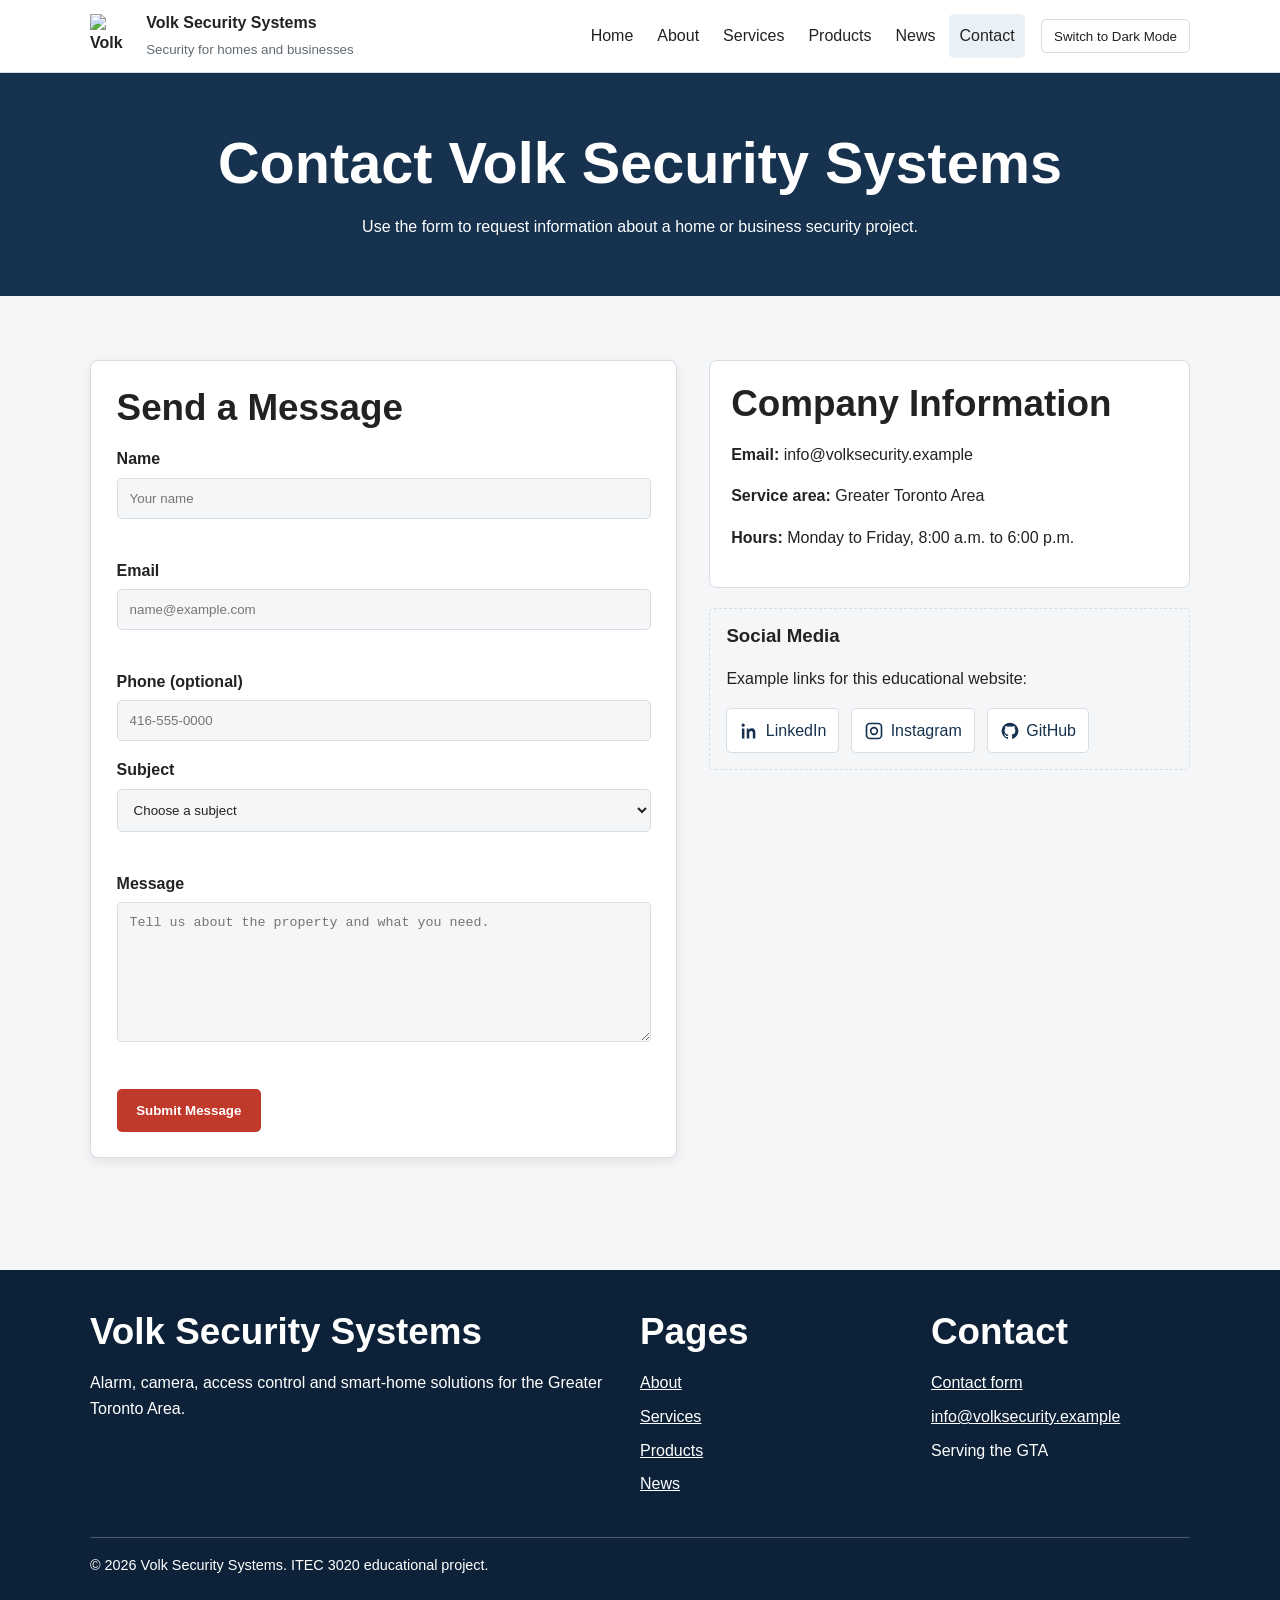
==== contact.html @ eb0a05cb "add all other site pages made prev" ====
<!DOCTYPE html>
<html lang="en" data-theme="light">
<head>
  <meta charset="UTF-8">
  <meta name="viewport" content="width=device-width, initial-scale=1.0">
  <meta name="description" content="Contact Volk Security Systems for information about alarm, camera and access-control services.">
  <title>Volk Security Systems | Contact</title>
  <link rel="icon" href="assets/favicon.svg" type="image/svg+xml">
  <script>
    document.documentElement.setAttribute("data-theme", localStorage.getItem("theme") || "light");
  </script>
  <link rel="stylesheet" href="css/style.css">
  <style>
    .contact-note {
      padding: 1rem;
      border: 1px dashed var(--border);
      border-radius: 5px;
    }
  </style>
</head>
<body>
  <div id="header-placeholder"></div>

  <main>
    <section class="page-banner">
      <div class="container">
        <h1>Contact Volk Security Systems</h1>
        <p>Use the form to request information about a home or business security project.</p>
      </div>
    </section>

    <section class="section">
      <div class="container contact-layout">
        <form id="contact-form" class="contact-form" novalidate>
          <h2>Send a Message</h2>

          <div class="form-group">
            <label for="name">Name</label>
            <input id="name" name="name" type="text" placeholder="Your name">
            <p id="name-error" class="error-message"></p>
          </div>

          <div class="form-group">
            <label for="email">Email</label>
            <input id="email" name="email" type="email" placeholder="name@example.com">
            <p id="email-error" class="error-message"></p>
          </div>

          <div class="form-group">
            <label for="phone">Phone (optional)</label>
            <input id="phone" name="phone" type="tel" placeholder="416-555-0000">
          </div>

          <div class="form-group">
            <label for="subject">Subject</label>
            <select id="subject" name="subject">
              <option value="">Choose a subject</option>
              <option value="Alarm System">Alarm System</option>
              <option value="Camera System">Camera System</option>
              <option value="Access Control">Access Control</option>
              <option value="Smart Home">Smart Home</option>
              <option value="Service Request">Service Request</option>
            </select>
            <p id="subject-error" class="error-message"></p>
          </div>

          <div class="form-group">
            <label for="message">Message</label>
            <textarea id="message" name="message" placeholder="Tell us about the property and what you need."></textarea>
            <p id="message-error" class="error-message"></p>
          </div>

          <button class="button button-primary" type="submit">Submit Message</button>
        </form>

        <aside>
          <div class="info-box">
            <h2>Company Information</h2>
            <p><strong>Email:</strong> info@volksecurity.example</p>
            <p><strong>Service area:</strong> Greater Toronto Area</p>
            <p><strong>Hours:</strong> Monday to Friday, 8:00 a.m. to 6:00 p.m.</p>
          </div>

          <div class="contact-note" style="margin-top: 1.25rem;">
            <h3>Social Media</h3>
            <p>Example links for this educational website:</p>
            <div class="social-links">
              <a class="social-link" href="https://www.linkedin.com" target="_blank" rel="noopener">
                <svg viewBox="0 0 24 24" aria-hidden="true"><path fill="currentColor" d="M5 3a2 2 0 1 1 0 4 2 2 0 0 1 0-4ZM3.5 9H6.5V21H3.5V9Zm5 0h2.9v1.6h.1c.4-.8 1.5-2 3.6-2 3.8 0 4.5 2.5 4.5 5.8V21h-3v-5.8c0-1.4 0-3.2-2-3.2s-2.3 1.5-2.3 3.1V21h-3V9Z"/></svg>
                LinkedIn
              </a>
              <a class="social-link" href="https://www.instagram.com" target="_blank" rel="noopener">
                <svg viewBox="0 0 24 24" aria-hidden="true"><path fill="none" stroke="currentColor" stroke-width="2" d="M7 3h10a4 4 0 0 1 4 4v10a4 4 0 0 1-4 4H7a4 4 0 0 1-4-4V7a4 4 0 0 1 4-4Zm5 5a4 4 0 1 0 0 8 4 4 0 0 0 0-8Zm5.5-1.5h.01"/></svg>
                Instagram
              </a>
              <a class="social-link" href="https://github.com" target="_blank" rel="noopener">
                <svg viewBox="0 0 24 24" aria-hidden="true"><path fill="currentColor" d="M12 2a10 10 0 0 0-3.2 19.5c.5.1.7-.2.7-.5v-1.9c-2.8.6-3.4-1.2-3.4-1.2-.5-1.1-1.1-1.4-1.1-1.4-.9-.6.1-.6.1-.6 1 0 1.5 1 1.5 1 .9 1.5 2.3 1.1 2.9.8.1-.6.3-1.1.6-1.3-2.2-.3-4.6-1.1-4.6-5A3.9 3.9 0 0 1 6.5 8.7c-.1-.3-.5-1.3.1-2.7 0 0 .8-.3 2.8 1a9.5 9.5 0 0 1 5.1 0c2-1.3 2.8-1 2.8-1 .6 1.4.2 2.4.1 2.7a3.9 3.9 0 0 1 1 2.7c0 3.9-2.4 4.7-4.6 5 .4.3.7 1 .7 2V21c0 .3.2.6.7.5A10 10 0 0 0 12 2Z"/></svg>
                GitHub
              </a>
            </div>
          </div>
        </aside>
      </div>
    </section>
  </main>

  <div id="footer-placeholder"></div>
  <script src="js/theme.js"></script>
  <script src="js/components.js"></script>
  <script src="js/validate.js"></script>
  <script src="js/main.js"></script>
</body>
</html>
---- css/style.css ----
/* Volk Security Systems - main stylesheet */

:root {
  --navy: #16324f;
  --navy-dark: #0d2238;
  --red: #c0392b;
  --red-dark: #992d22;
  --light-blue: #e9f1f7;
  --background: #f5f6f8;
  --card: #ffffff;
  --text: #222222;
  --muted: #606b75;
  --border: #d7dde3;
  --shadow: 0 4px 12px rgba(0, 0, 0, 0.08);
  --max-width: 1100px;
}

html[data-theme="dark"],
body[data-theme="dark"] {
  --background: #121a22;
  --card: #1c2732;
  --text: #f2f2f2;
  --muted: #c3cbd2;
  --border: #3b4a58;
  --light-blue: #1a3044;
  --shadow: 0 4px 12px rgba(0, 0, 0, 0.25);
}

* {
  box-sizing: border-box;
}

html {
  scroll-behavior: smooth;
}

body {
  margin: 0;
  background: var(--background);
  color: var(--text);
  font-family: Arial, Helvetica, sans-serif;
  line-height: 1.6;
}

img,
svg {
  max-width: 100%;
}

a {
  color: var(--navy);
}

html[data-theme="dark"] a,
body[data-theme="dark"] a {
  color: #9dc8eb;
}

h1,
h2,
h3 {
  line-height: 1.2;
}

h1 {
  font-size: clamp(2rem, 5vw, 3.6rem);
  margin: 0 0 1rem;
}

h2 {
  font-size: clamp(1.6rem, 3vw, 2.3rem);
  margin: 0 0 1rem;
}

h3 {
  margin-top: 0;
}

p {
  margin-top: 0;
}

.container {
  width: min(92%, var(--max-width));
  margin: 0 auto;
}

.section {
  padding: 4rem 0;
}

.section-light {
  background: var(--light-blue);
}

.page-banner {
  padding: 3.5rem 0;
  background: var(--navy);
  color: white;
  text-align: center;
}

.page-banner h1,
.page-banner p {
  color: white;
}

.page-banner p {
  max-width: 720px;
  margin: 0 auto;
}

.section-title {
  max-width: 720px;
  margin-bottom: 2rem;
}

.section-title.center {
  margin-left: auto;
  margin-right: auto;
  text-align: center;
}

.muted {
  color: var(--muted);
}

/* Header */
.site-header {
  position: sticky;
  top: 0;
  z-index: 100;
  background: var(--card);
  border-bottom: 1px solid var(--border);
}

.navbar {
  min-height: 72px;
  display: flex;
  align-items: center;
  justify-content: space-between;
  gap: 1rem;
}

.brand {
  display: flex;
  align-items: center;
  gap: 0.7rem;
  color: var(--text);
  font-weight: bold;
  text-decoration: none;
}

.brand img {
  width: 45px;
  height: 45px;
}

.brand-text span {
  display: block;
}

.brand-text small {
  color: var(--muted);
  font-weight: normal;
}

.nav-area {
  display: flex;
  align-items: center;
  gap: 1rem;
}

.nav-links {
  display: flex;
  gap: 0.2rem;
  margin: 0;
  padding: 0;
  list-style: none;
}

.nav-links a {
  display: block;
  padding: 0.55rem 0.65rem;
  color: var(--text);
  text-decoration: none;
  border-radius: 5px;
}

.nav-links a:hover,
.nav-links a.active {
  background: var(--light-blue);
}

.theme-toggle,
.menu-toggle {
  border: 1px solid var(--border);
  background: var(--card);
  color: var(--text);
  border-radius: 5px;
  padding: 0.55rem 0.75rem;
  cursor: pointer;
}

.menu-toggle {
  display: none;
}

/* Buttons */
.button-row {
  display: flex;
  flex-wrap: wrap;
  gap: 0.8rem;
  margin-top: 1.5rem;
}

.button {
  display: inline-block;
  padding: 0.75rem 1.1rem;
  border: 2px solid transparent;
  border-radius: 5px;
  font-weight: bold;
  text-decoration: none;
  cursor: pointer;
}

.button-primary {
  background: var(--red);
  color: white;
}

.button-primary:hover {
  background: var(--red-dark);
}

.button-secondary {
  border-color: var(--navy);
  color: var(--navy);
  background: transparent;
}

html[data-theme="dark"] .button-secondary,
body[data-theme="dark"] .button-secondary {
  border-color: #9dc8eb;
  color: #9dc8eb;
}

/* Home page */
.hero {
  padding: 4.5rem 0;
  background: var(--card);
}

.hero-grid,
.two-column {
  display: grid;
  grid-template-columns: 1.1fr 0.9fr;
  gap: 3rem;
  align-items: center;
}

.hero-image {
  padding: 1.5rem;
  background: var(--light-blue);
  border-radius: 10px;
}

.small-label {
  color: var(--red);
  font-weight: bold;
  text-transform: uppercase;
  letter-spacing: 0.08em;
  font-size: 0.8rem;
}

/* Reusable cards and grids */
.card-grid {
  display: grid;
  grid-template-columns: repeat(3, 1fr);
  gap: 1.4rem;
}

.card-grid.two {
  grid-template-columns: repeat(2, 1fr);
}

.card {
  background: var(--card);
  border: 1px solid var(--border);
  border-radius: 8px;
  padding: 1.4rem;
  box-shadow: var(--shadow);
}

.card img {
  width: 100%;
  height: 180px;
  object-fit: contain;
  background: var(--light-blue);
  border-radius: 6px;
  margin-bottom: 1rem;
}

.card .category,
.post-category {
  display: inline-block;
  margin-bottom: 0.7rem;
  padding: 0.25rem 0.55rem;
  border-radius: 4px;
  background: var(--light-blue);
  color: var(--navy);
  font-size: 0.82rem;
  font-weight: bold;
}

html[data-theme="dark"] .card .category,
html[data-theme="dark"] .post-category {
  color: #cfe7fa;
}

.simple-list {
  padding-left: 1.25rem;
}

.simple-list li {
  margin-bottom: 0.65rem;
}

.info-box {
  padding: 1.3rem;
  background: var(--card);
  border: 1px solid var(--border);
  border-radius: 8px;
}

.cta {
  padding: 2rem;
  background: var(--navy);
  color: white;
  border-radius: 8px;
  display: flex;
  justify-content: space-between;
  align-items: center;
  gap: 1.5rem;
}

.cta h2,
.cta p {
  color: white;
}

.cta p {
  margin-bottom: 0;
}

/* Filter */
.filter-box {
  margin-bottom: 2rem;
}

.filter-box label {
  display: block;
  margin-bottom: 0.45rem;
  font-weight: bold;
}

.filter-box input {
  width: min(100%, 500px);
  padding: 0.75rem;
  border: 1px solid var(--border);
  border-radius: 5px;
  background: var(--card);
  color: var(--text);
}

.no-results {
  display: none;
  padding: 1rem;
  background: var(--card);
  border: 1px solid var(--border);
  border-radius: 5px;
}

/* Blog */
.post-list {
  display: grid;
  gap: 1.4rem;
}

.post-card {
  padding: 1.5rem;
  background: var(--card);
  border: 1px solid var(--border);
  border-radius: 8px;
  box-shadow: var(--shadow);
}

.post-card h2 {
  font-size: 1.55rem;
}

.post-meta {
  color: var(--muted);
  font-size: 0.9rem;
}

.latest-badge {
  display: inline-block;
  margin-left: 0.5rem;
  padding: 0.25rem 0.55rem;
  background: var(--red);
  color: white;
  border-radius: 4px;
  font-size: 0.8rem;
  font-weight: bold;
}

.post-content {
  display: none;
  padding-top: 0.6rem;
  border-top: 1px solid var(--border);
}

.post-content.show {
  display: block;
}

.read-more {
  border: 0;
  padding: 0;
  background: none;
  color: var(--red);
  font-weight: bold;
  cursor: pointer;
}

/* Contact form */
.contact-layout {
  display: grid;
  grid-template-columns: 1.1fr 0.9fr;
  gap: 2rem;
  align-items: start;
}

.contact-form {
  background: var(--card);
  padding: 1.6rem;
  border: 1px solid var(--border);
  border-radius: 8px;
  box-shadow: var(--shadow);
}

.form-group {
  margin-bottom: 1rem;
}

.form-group label {
  display: block;
  margin-bottom: 0.35rem;
  font-weight: bold;
}

.form-group input,
.form-group select,
.form-group textarea {
  width: 100%;
  padding: 0.75rem;
  border: 1px solid var(--border);
  border-radius: 5px;
  background: var(--background);
  color: var(--text);
}

.form-group textarea {
  min-height: 140px;
  resize: vertical;
}

.error-message {
  min-height: 1.2rem;
  margin: 0.25rem 0 0;
  color: var(--red);
  font-size: 0.88rem;
}

.invalid {
  border-color: var(--red) !important;
}

.success-message {
  padding: 2rem;
  background: var(--card);
  border: 1px solid var(--border);
  border-radius: 8px;
  text-align: center;
}

.social-links {
  display: flex;
  flex-wrap: wrap;
  gap: 0.75rem;
  margin-top: 1rem;
}

.social-link {
  display: inline-flex;
  align-items: center;
  gap: 0.4rem;
  padding: 0.55rem 0.75rem;
  border: 1px solid var(--border);
  border-radius: 5px;
  background: var(--card);
  text-decoration: none;
}

.social-link svg {
  width: 20px;
  height: 20px;
}

/* Footer */
.site-footer {
  margin-top: 3rem;
  padding: 2.5rem 0 1rem;
  background: var(--navy-dark);
  color: white;
}

.footer-grid {
  display: grid;
  grid-template-columns: 2fr 1fr 1fr;
  gap: 2rem;
}

.site-footer a,
.site-footer h2,
.site-footer p {
  color: white;
}

.footer-links {
  margin: 0;
  padding: 0;
  list-style: none;
}

.footer-links li {
  margin-bottom: 0.5rem;
}

.footer-bottom {
  margin-top: 2rem;
  padding-top: 1rem;
  border-top: 1px solid rgba(255, 255, 255, 0.25);
  font-size: 0.9rem;
}

[hidden] {
  display: none !important;
}

@media (max-width: 850px) {
  .menu-toggle {
    display: block;
  }

  .nav-area {
    display: none;
    position: absolute;
    top: 72px;
    left: 0;
    right: 0;
    padding: 1rem 4%;
    background: var(--card);
    border-bottom: 1px solid var(--border);
  }

  .nav-area.open {
    display: block;
  }

  .nav-links {
    display: block;
  }

  .nav-links a {
    padding: 0.75rem;
  }

  .theme-toggle {
    margin-top: 0.6rem;
  }

  .hero-grid,
  .two-column,
  .contact-layout {
    grid-template-columns: 1fr;
  }

  .card-grid,
  .card-grid.two,
  .footer-grid {
    grid-template-columns: 1fr;
  }

  .cta {
    display: block;
  }

  .cta .button {
    margin-top: 1rem;
  }
}

@media (max-width: 520px) {
  .section {
    padding: 3rem 0;
  }

  .brand-text small {
    display: none;
  }

  .button-row {
    display: grid;
  }

  .button {
    text-align: center;
  }
}
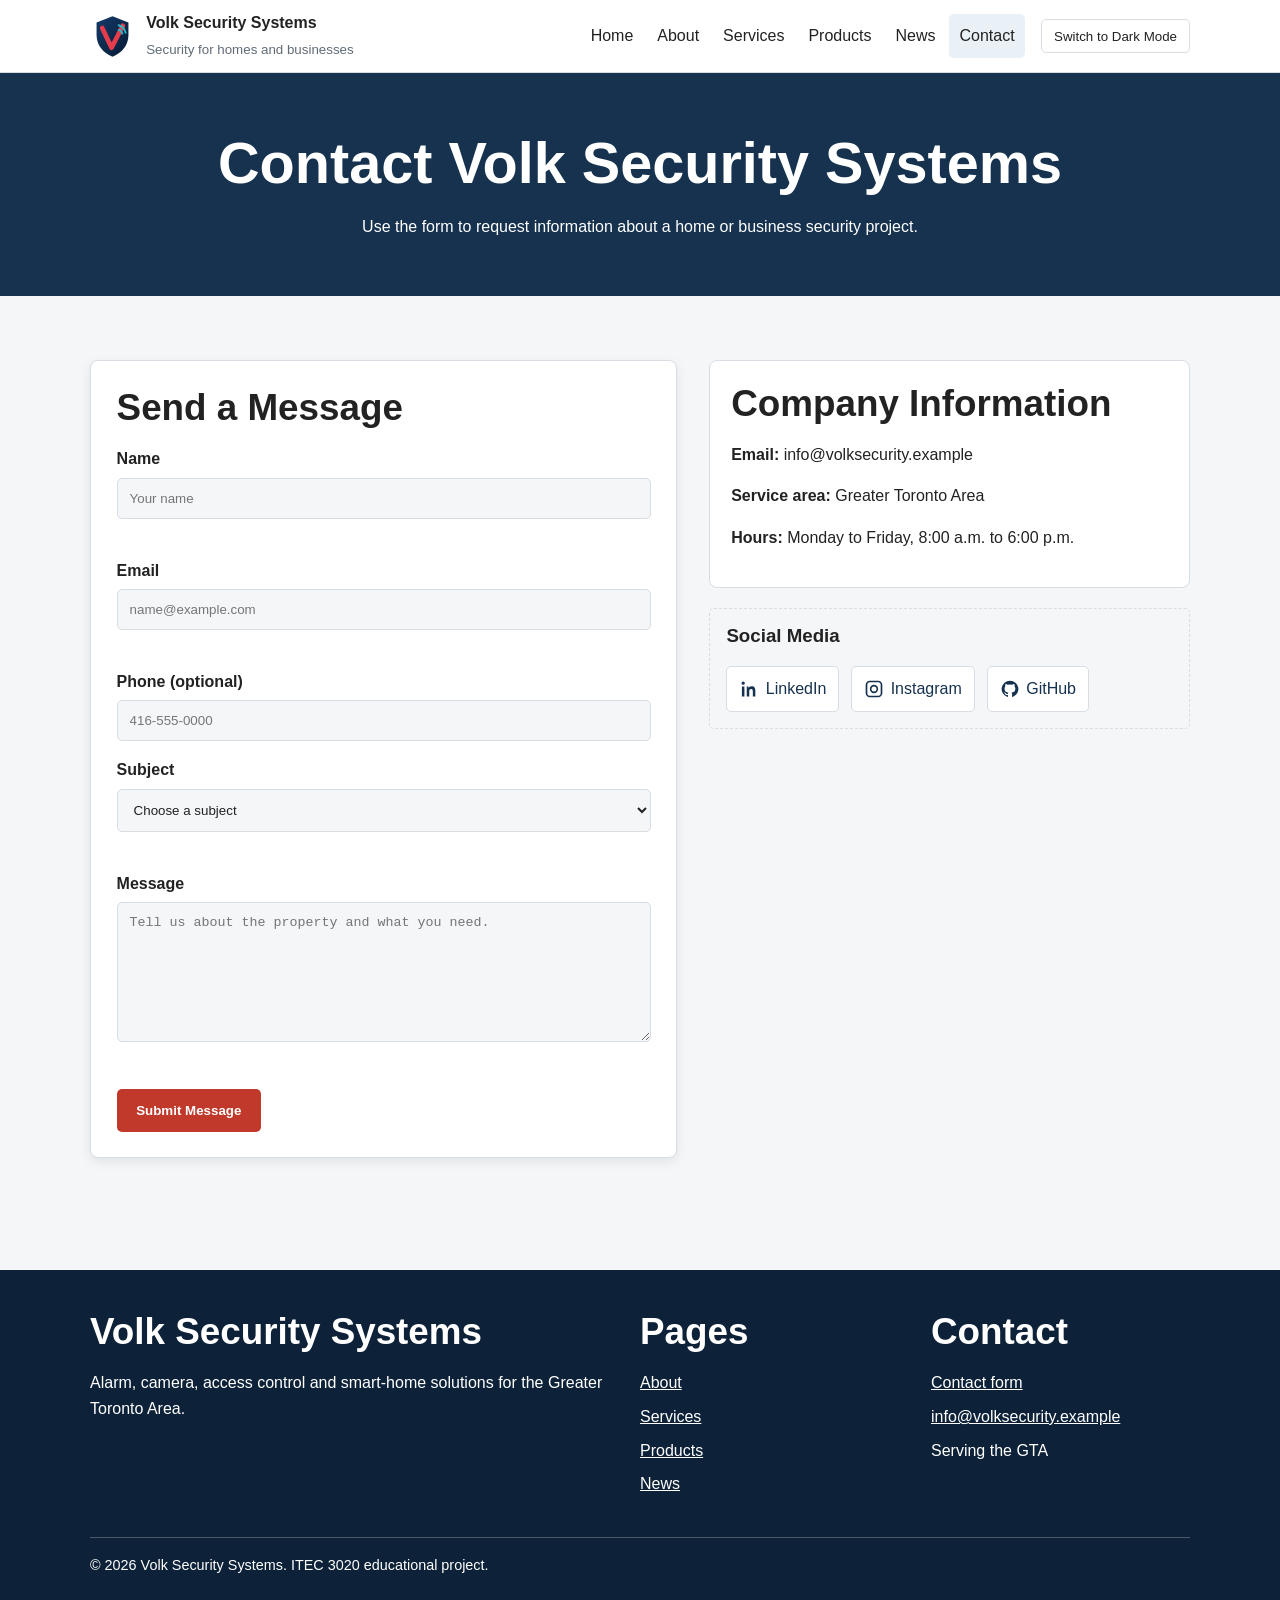
==== commit dbc17798: "Update contact.html" ====
--- a/contact.html
+++ b/contact.html
@@ -83,7 +83,6 @@
 
           <div class="contact-note" style="margin-top: 1.25rem;">
             <h3>Social Media</h3>
-            <p>Example links for this educational website:</p>
             <div class="social-links">
               <a class="social-link" href="https://www.linkedin.com" target="_blank" rel="noopener">
                 <svg viewBox="0 0 24 24" aria-hidden="true"><path fill="currentColor" d="M5 3a2 2 0 1 1 0 4 2 2 0 0 1 0-4ZM3.5 9H6.5V21H3.5V9Zm5 0h2.9v1.6h.1c.4-.8 1.5-2 3.6-2 3.8 0 4.5 2.5 4.5 5.8V21h-3v-5.8c0-1.4 0-3.2-2-3.2s-2.3 1.5-2.3 3.1V21h-3V9Z"/></svg>
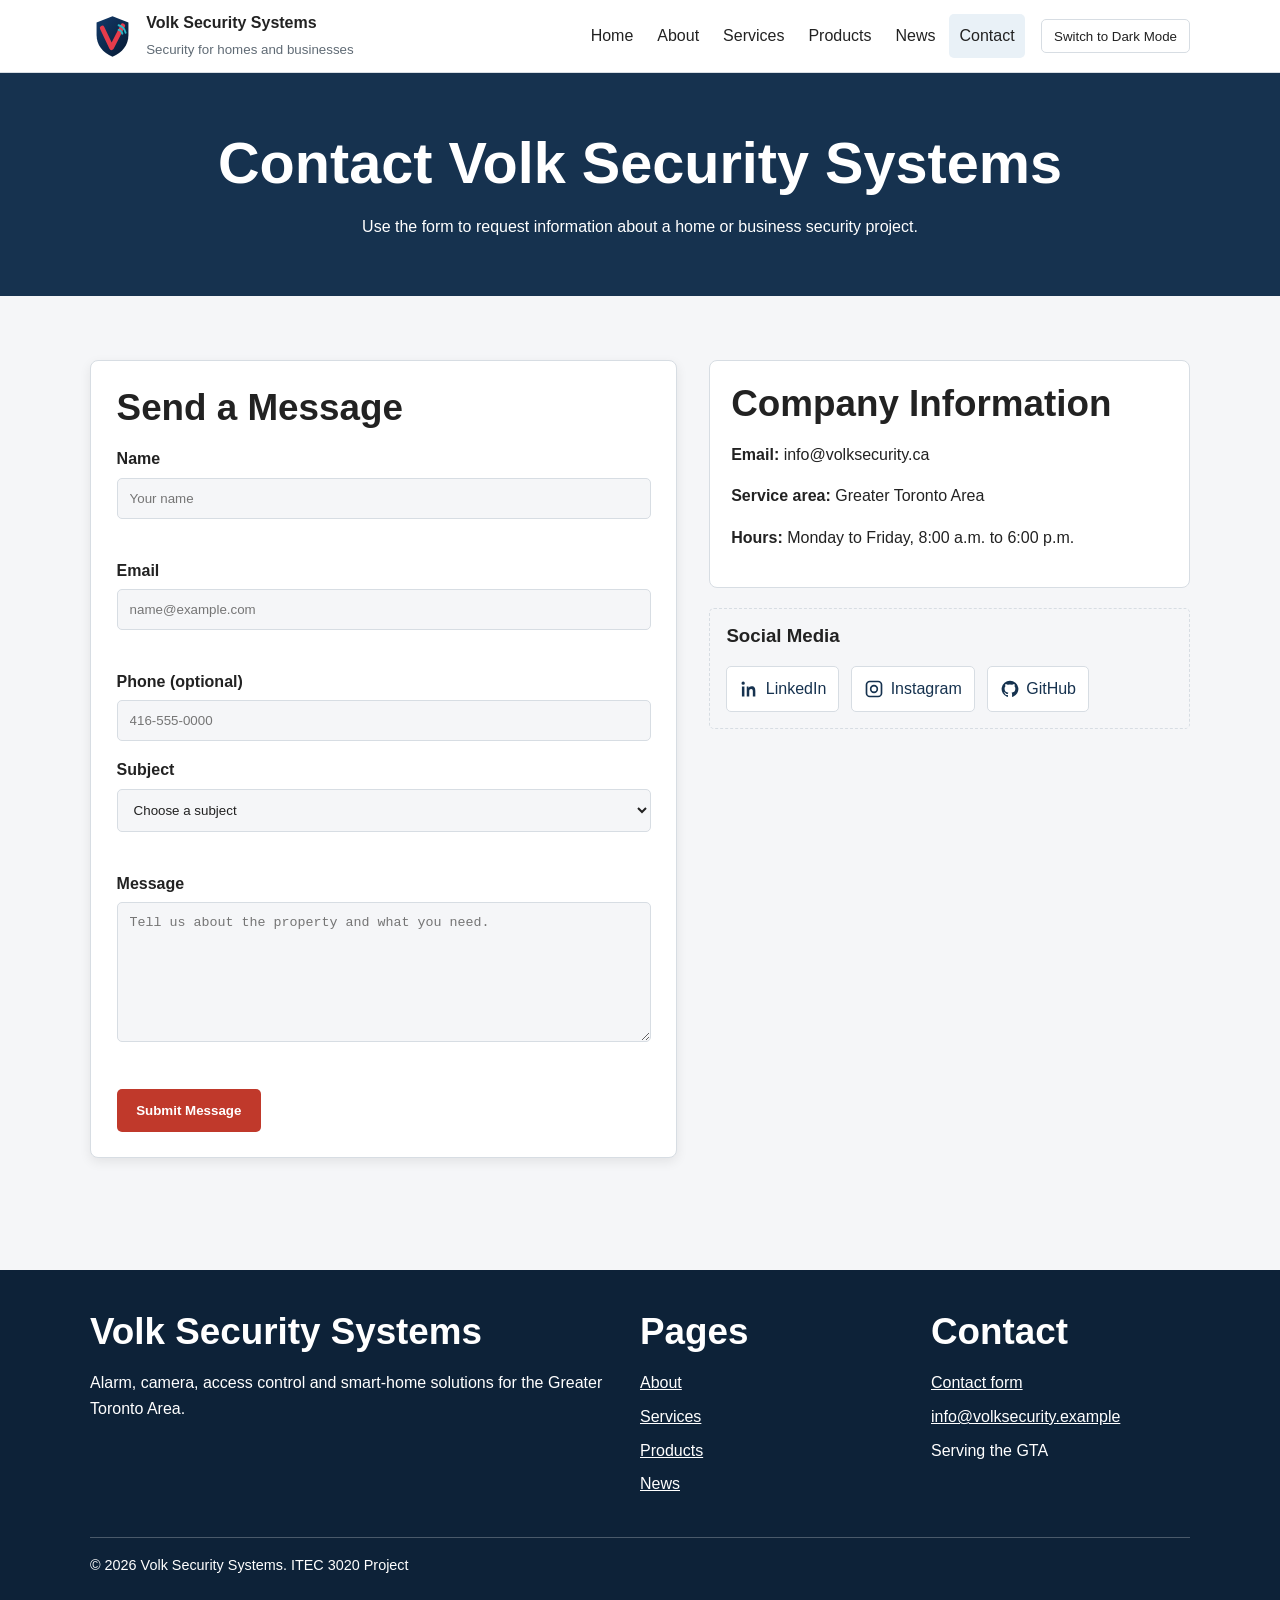
==== commit e99a96a3: "Update contact.html" ====
--- a/contact.html
+++ b/contact.html
@@ -76,7 +76,7 @@
         <aside>
           <div class="info-box">
             <h2>Company Information</h2>
-            <p><strong>Email:</strong> info@volksecurity.example</p>
+            <p><strong>Email:</strong> info@volksecurity.ca</p>
             <p><strong>Service area:</strong> Greater Toronto Area</p>
             <p><strong>Hours:</strong> Monday to Friday, 8:00 a.m. to 6:00 p.m.</p>
           </div>
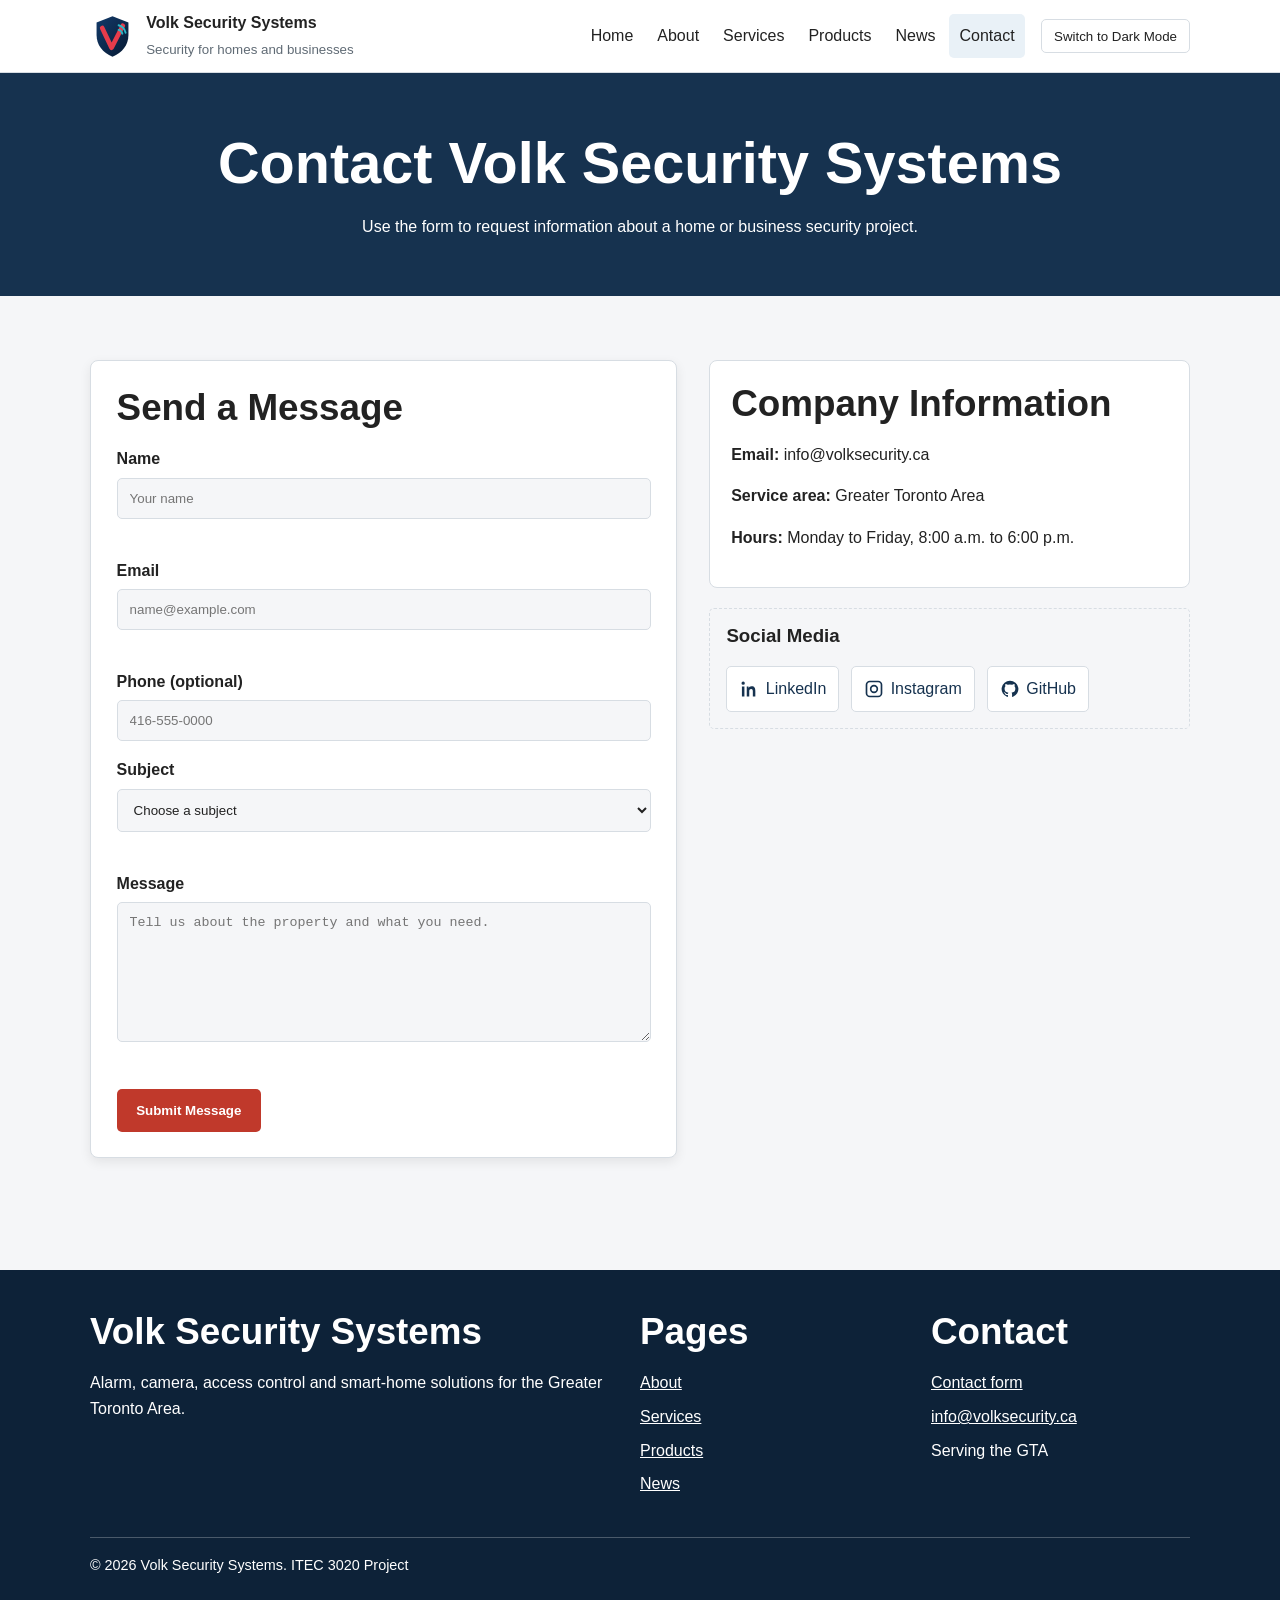
==== commit 6806793c: "Update contact.html to my github instead of main page" ====
--- a/contact.html
+++ b/contact.html
@@ -92,7 +92,7 @@
                 <svg viewBox="0 0 24 24" aria-hidden="true"><path fill="none" stroke="currentColor" stroke-width="2" d="M7 3h10a4 4 0 0 1 4 4v10a4 4 0 0 1-4 4H7a4 4 0 0 1-4-4V7a4 4 0 0 1 4-4Zm5 5a4 4 0 1 0 0 8 4 4 0 0 0 0-8Zm5.5-1.5h.01"/></svg>
                 Instagram
               </a>
-              <a class="social-link" href="https://github.com" target="_blank" rel="noopener">
+              <a class="social-link" href="https://github.com/lenark77/itec3020project" target="_blank" rel="noopener">
                 <svg viewBox="0 0 24 24" aria-hidden="true"><path fill="currentColor" d="M12 2a10 10 0 0 0-3.2 19.5c.5.1.7-.2.7-.5v-1.9c-2.8.6-3.4-1.2-3.4-1.2-.5-1.1-1.1-1.4-1.1-1.4-.9-.6.1-.6.1-.6 1 0 1.5 1 1.5 1 .9 1.5 2.3 1.1 2.9.8.1-.6.3-1.1.6-1.3-2.2-.3-4.6-1.1-4.6-5A3.9 3.9 0 0 1 6.5 8.7c-.1-.3-.5-1.3.1-2.7 0 0 .8-.3 2.8 1a9.5 9.5 0 0 1 5.1 0c2-1.3 2.8-1 2.8-1 .6 1.4.2 2.4.1 2.7a3.9 3.9 0 0 1 1 2.7c0 3.9-2.4 4.7-4.6 5 .4.3.7 1 .7 2V21c0 .3.2.6.7.5A10 10 0 0 0 12 2Z"/></svg>
                 GitHub
               </a>
